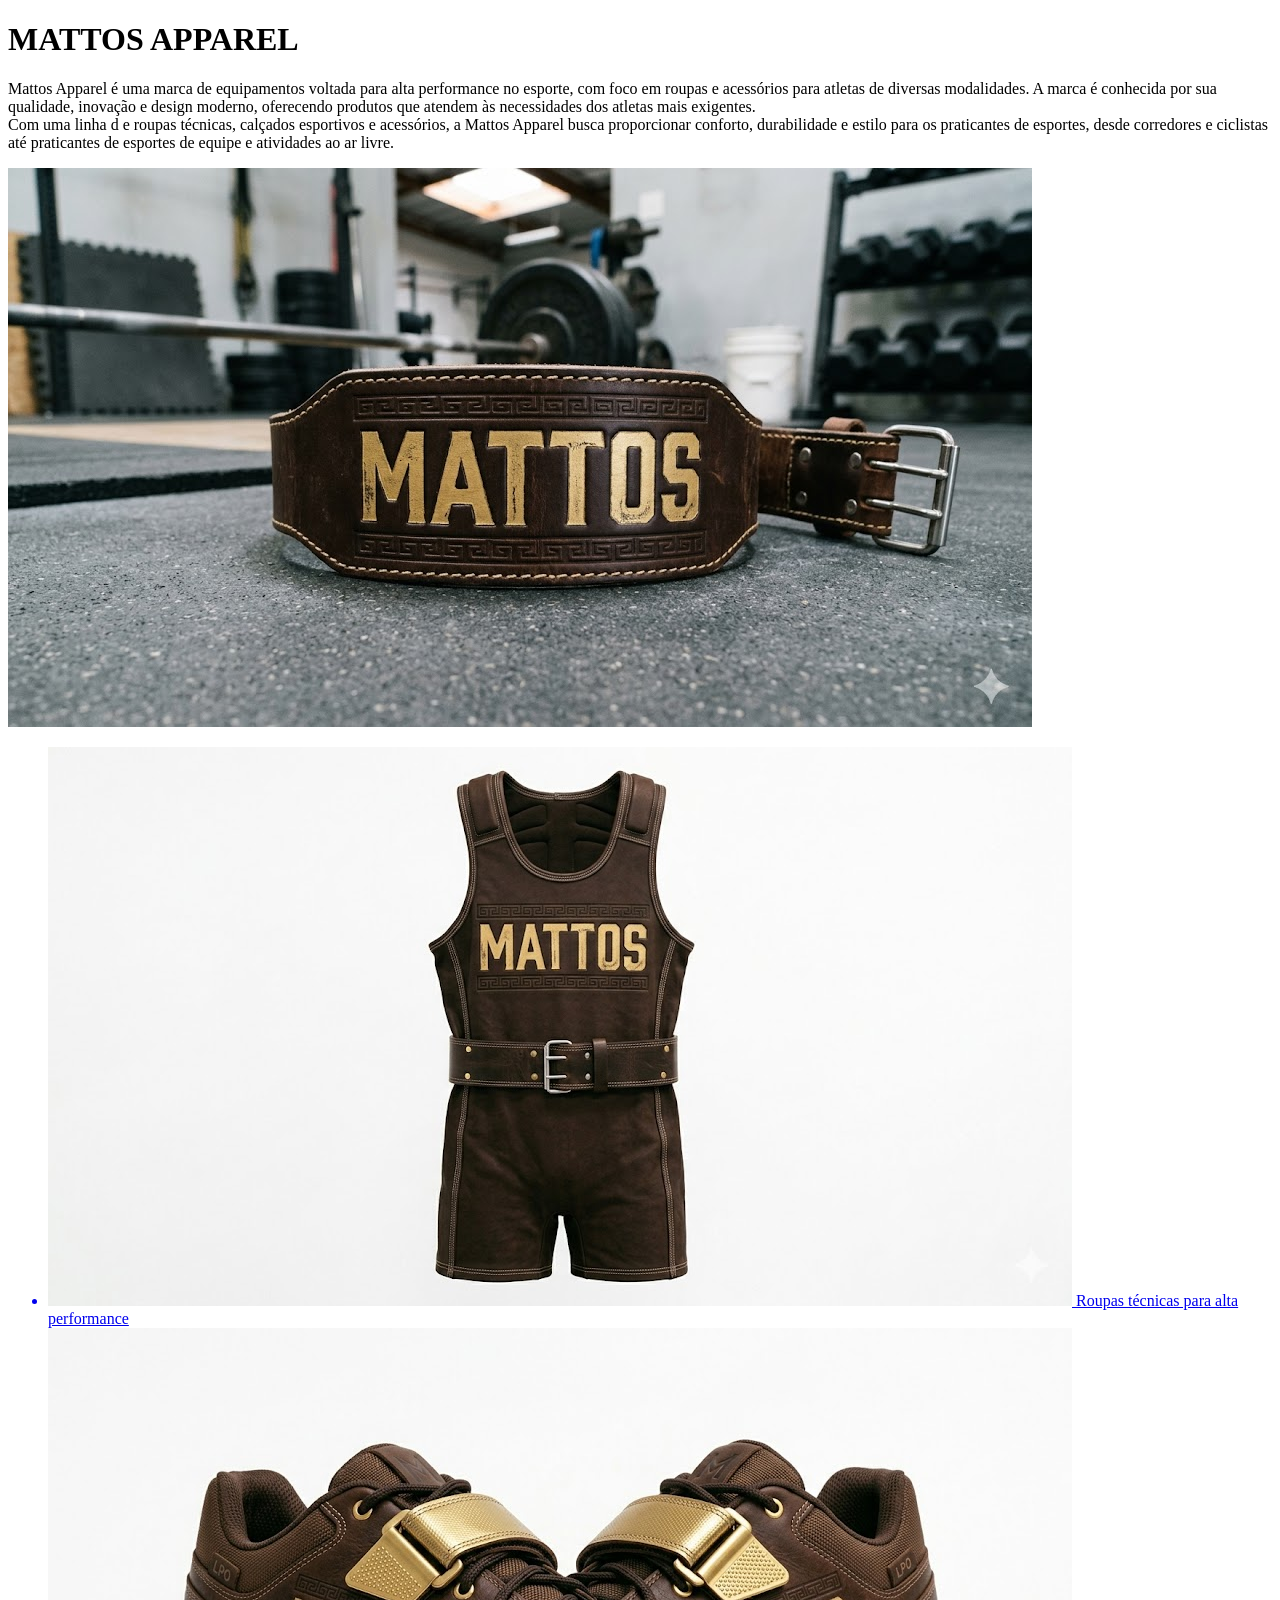
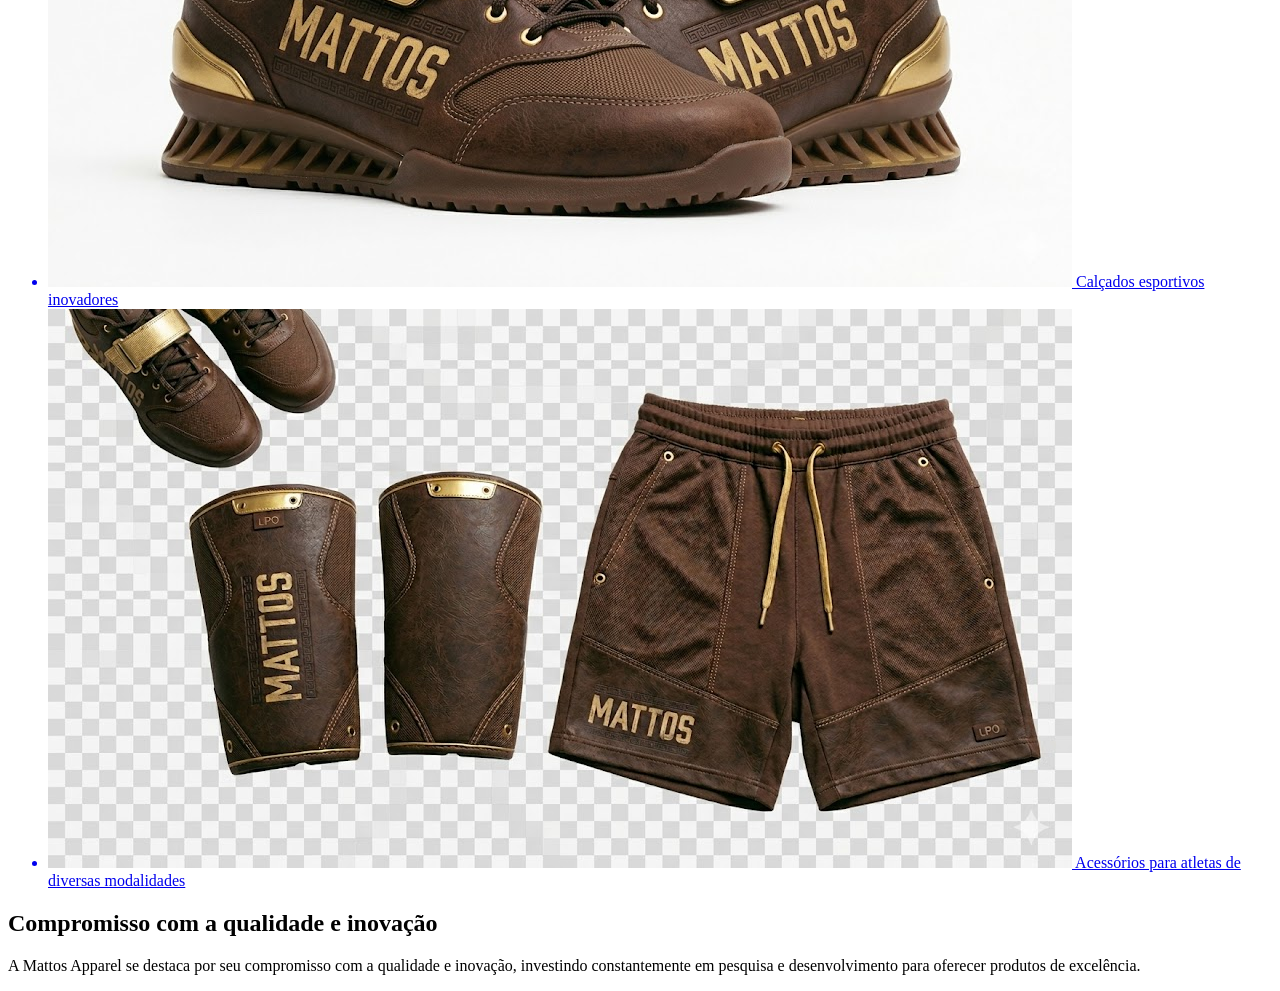
==== index.html @ 74ed7f45 "Add files via upload" ====
<!DOCTYPE html>
<html lang="en">
<head>
    <meta charset="UTF-8">
    <meta name="viewport" content="width=device-width, initial-scale=1.0">
    <title>Document</title>
</head>
<body>
    <h1>MATTOS APPAREL</h1>
    <p>Mattos Apparel é uma marca de equipamentos voltada para alta performance no esporte, com foco em roupas e acessórios para atletas de diversas modalidades. A marca é conhecida por sua qualidade, inovação e design moderno, oferecendo produtos que atendem às necessidades dos atletas mais exigentes.
        <br> Com uma linha d    e roupas técnicas, calçados esportivos e acessórios, a Mattos Apparel busca proporcionar conforto, durabilidade e estilo para os praticantes de esportes, desde corredores e ciclistas até praticantes de esportes de equipe e atividades ao ar livre.</p>

    <img src="cinturão.jpg" alt="Mattos Apparel">
    <ul>
      <a href="singlet.html"><li><img src="singlet.jpg" alt="Mattos Apparel"> Roupas técnicas para alta performance</li></a>
        <a href="calçados.html"><li><img src="sapatilha.jpg" alt="Mattos Apparel"> Calçados esportivos inovadores</li></a>
        <a href="products.jpg"><li><img src="products.jpg" alt="Mattos Apparel"> Acessórios para atletas de diversas modalidades</li></a>
    </ul>
    <h2>Compromisso com a qualidade e inovação</h2>
    <p>A Mattos Apparel se destaca por seu compromisso com a qualidade e inovação, investindo constantemente em pesquisa e desenvolvimento para oferecer produtos de excelência.</p>
</body>
</html>
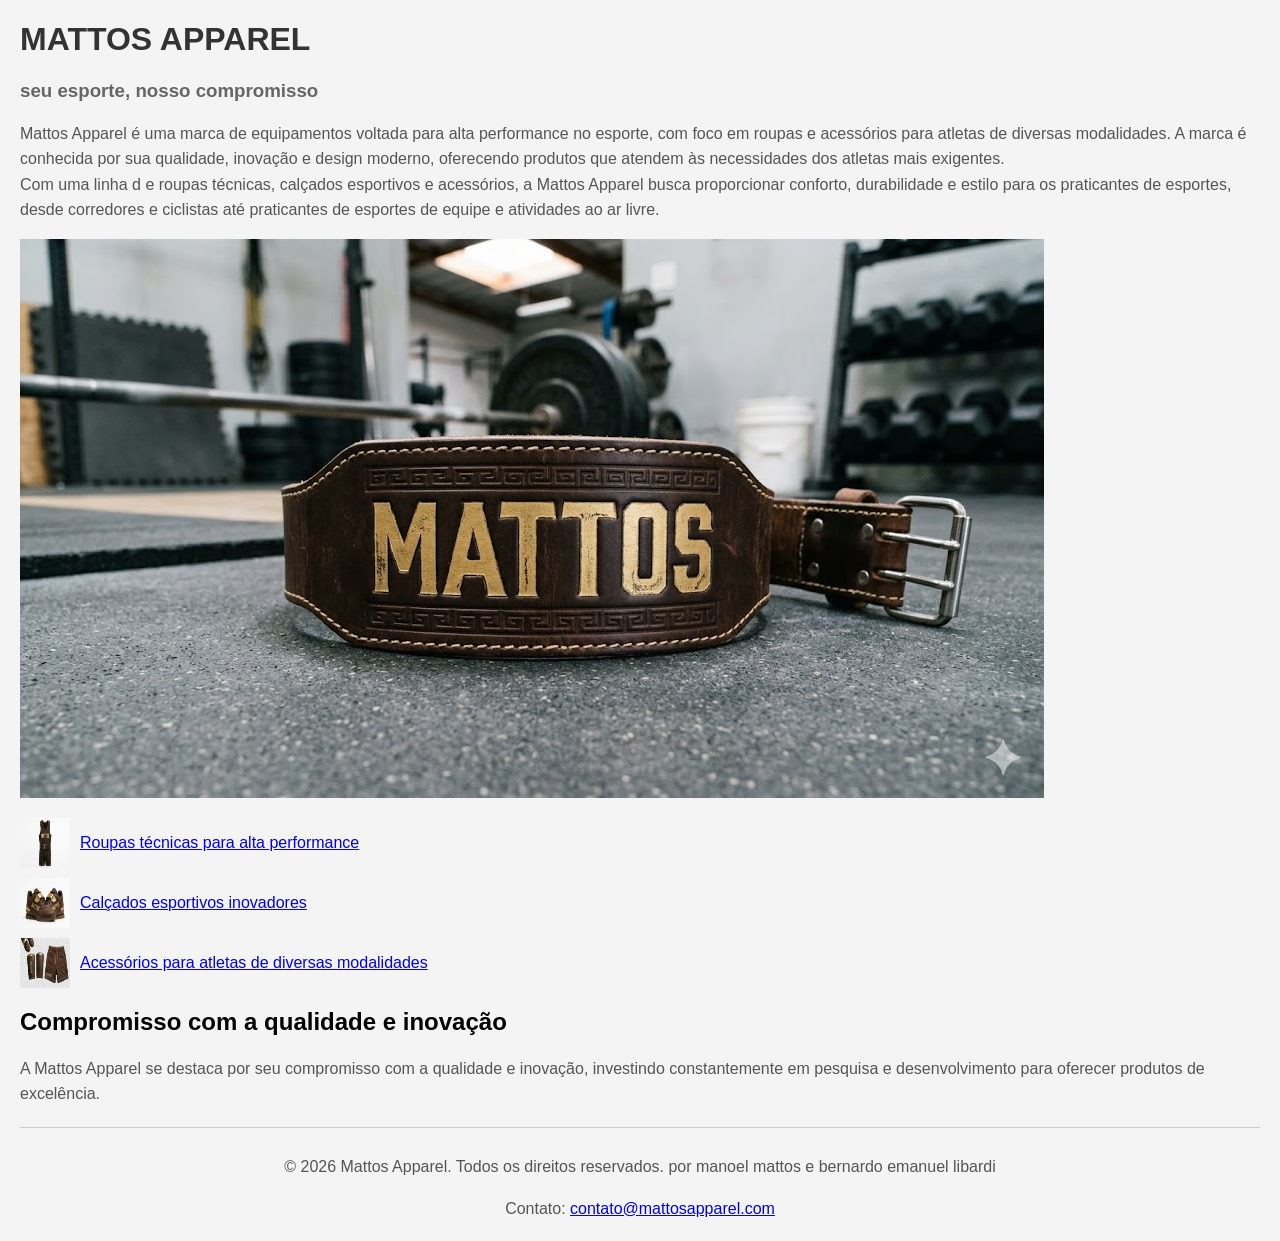
==== commit 0930a7e3: "Add files via upload" ====
--- a/index.html
+++ b/index.html
@@ -1,12 +1,51 @@
 <!DOCTYPE html>
 <html lang="en">
 <head>
+    
     <meta charset="UTF-8">
     <meta name="viewport" content="width=device-width, initial-scale=1.0">
     <title>Document</title>
-</head>
-<body>
+    <link rel="stylesheet" href="style.css">
+    <style>
+        body {
+            font-family: Arial, sans-serif;
+            margin: 20px;
+            background-color: #f4f4f4;
+        }
+        h1 {
+            color: #333;
+        }
+        h3 {
+            color: #666;
+        }
+        p {
+            color: #555;
+            line-height: 1.6;
+        }
+        ul {
+            list-style-type: none;
+            padding: 0;
+        }
+        li {
+            margin-bottom: 10px;
+            display: flex;
+            align-items: center;
+        }
+        li img {
+            width: 50px;
+            height: 50px;
+            margin-right: 10px;
+        }
+        footer {
+            margin-top: 20px;
+            padding-top: 10px;
+            border-top: 1px solid #ccc;
+            text-align: center;
+            color: #777;
+        }
+    </style>
     <h1>MATTOS APPAREL</h1>
+    <h3>seu esporte, nosso compromisso</h3>
     <p>Mattos Apparel é uma marca de equipamentos voltada para alta performance no esporte, com foco em roupas e acessórios para atletas de diversas modalidades. A marca é conhecida por sua qualidade, inovação e design moderno, oferecendo produtos que atendem às necessidades dos atletas mais exigentes.
         <br> Com uma linha d    e roupas técnicas, calçados esportivos e acessórios, a Mattos Apparel busca proporcionar conforto, durabilidade e estilo para os praticantes de esportes, desde corredores e ciclistas até praticantes de esportes de equipe e atividades ao ar livre.</p>
 
@@ -18,5 +57,9 @@
     </ul>
     <h2>Compromisso com a qualidade e inovação</h2>
     <p>A Mattos Apparel se destaca por seu compromisso com a qualidade e inovação, investindo constantemente em pesquisa e desenvolvimento para oferecer produtos de excelência.</p>
+<footer>
+    <p>© 2026 Mattos Apparel. Todos os direitos reservados. por manoel mattos e bernardo emanuel libardi</p>
+<p>Contato: <a href="mailto:manoel.mattos010@gmail.com">contato@mattosapparel.com</a></p>
+</footer>
 </body>
 </html>
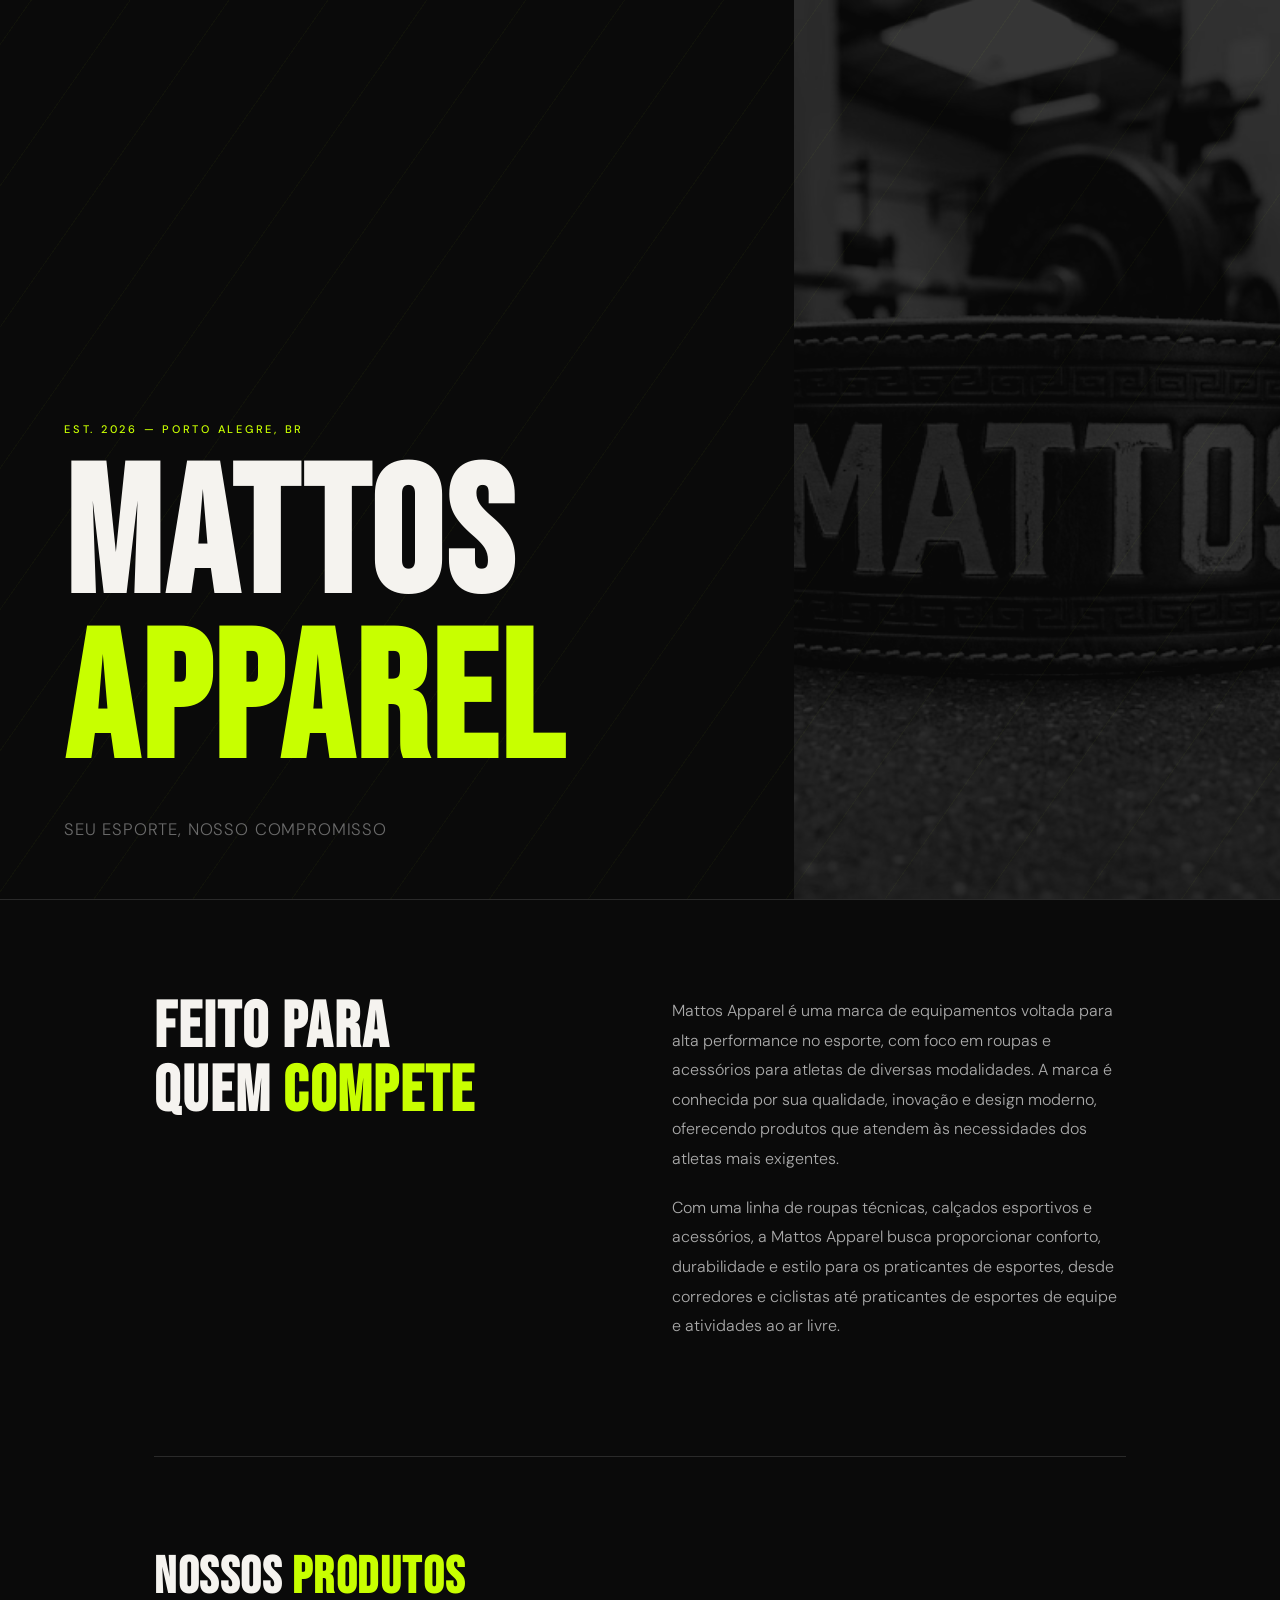
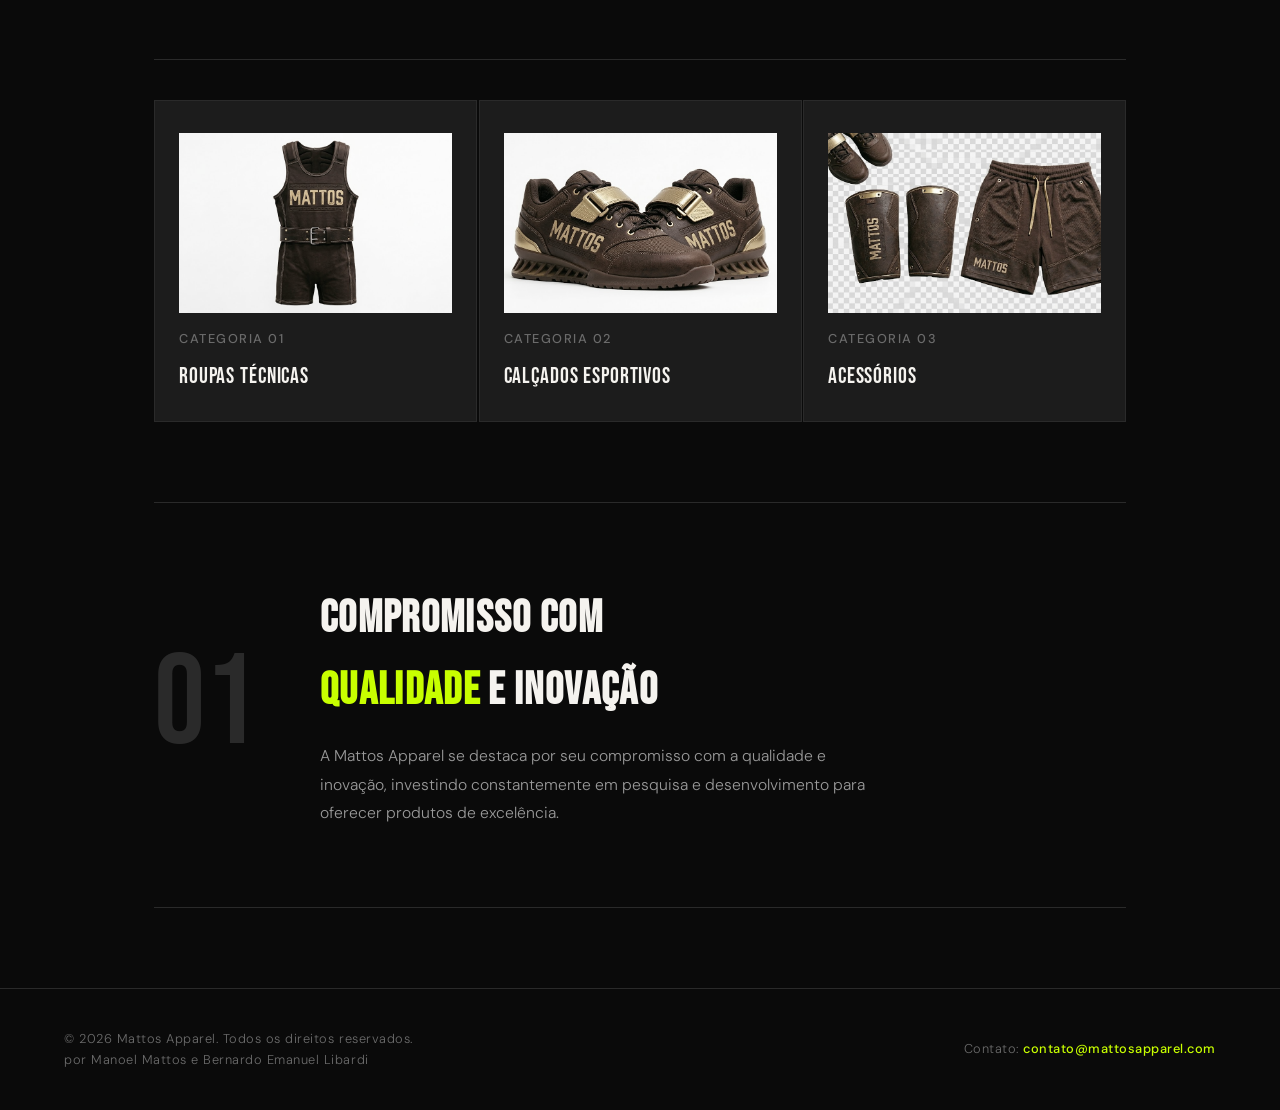
==== commit 8cce997d: "final" ====
--- a/index.html
+++ b/index.html
@@ -1,65 +1,389 @@
+
 <!DOCTYPE html>
-<html lang="en">
+<html lang="pt-br">
 <head>
-    
-    <meta charset="UTF-8">
-    <meta name="viewport" content="width=device-width, initial-scale=1.0">
-    <title>Document</title>
-    <link rel="stylesheet" href="style.css">
-    <style>
-        body {
-            font-family: Arial, sans-serif;
-            margin: 20px;
-            background-color: #f4f4f4;
-        }
-        h1 {
-            color: #333;
-        }
-        h3 {
-            color: #666;
-        }
-        p {
-            color: #555;
-            line-height: 1.6;
-        }
-        ul {
-            list-style-type: none;
-            padding: 0;
-        }
-        li {
-            margin-bottom: 10px;
-            display: flex;
-            align-items: center;
-        }
-        li img {
-            width: 50px;
-            height: 50px;
-            margin-right: 10px;
-        }
-        footer {
-            margin-top: 20px;
-            padding-top: 10px;
-            border-top: 1px solid #ccc;
-            text-align: center;
-            color: #777;
-        }
-    </style>
-    <h1>MATTOS APPAREL</h1>
-    <h3>seu esporte, nosso compromisso</h3>
-    <p>Mattos Apparel é uma marca de equipamentos voltada para alta performance no esporte, com foco em roupas e acessórios para atletas de diversas modalidades. A marca é conhecida por sua qualidade, inovação e design moderno, oferecendo produtos que atendem às necessidades dos atletas mais exigentes.
-        <br> Com uma linha d    e roupas técnicas, calçados esportivos e acessórios, a Mattos Apparel busca proporcionar conforto, durabilidade e estilo para os praticantes de esportes, desde corredores e ciclistas até praticantes de esportes de equipe e atividades ao ar livre.</p>
-
-    <img src="cinturão.jpg" alt="Mattos Apparel">
+  <meta charset="UTF-8">
+  <meta name="viewport" content="width=device-width, initial-scale=1.0">
+  <title>Mattos Apparel</title>
+  <link rel="preconnect" href="https://fonts.googleapis.com">
+  <link rel="preconnect" href="https://fonts.gstatic.com" crossorigin>
+  <link href="https://fonts.googleapis.com/css2?family=Bebas+Neue&family=DM+Sans:ital,wght@0,300;0,400;0,500;1,300&display=swap" rel="stylesheet">
+  <style>
+    /* ── reset & tokens ── */
+    *, *::before, *::after { box-sizing: border-box; margin: 0; padding: 0; }
+ 
+    :root {
+      --black:   #0a0a0a;
+      --white:   #f5f3ef;
+      --accent:  #c8ff00;
+      --mid:     #1c1c1c;
+      --muted:   #6b6b6b;
+      --border:  #2a2a2a;
+      --font-display: 'Bebas Neue', sans-serif;
+      --font-body:    'DM Sans', sans-serif;
+    }
+ 
+    /* ── base ── */
+    html { scroll-behavior: smooth; }
+ 
+    body {
+      font-family: var(--font-body);
+      background-color: var(--black);
+      color: var(--white);
+      font-size: 16px;
+      line-height: 1.6;
+      font-weight: 300;
+    }
+ 
+    /* ── hero header ── */
+    header {
+      position: relative;
+      min-height: 100vh;
+      display: flex;
+      flex-direction: column;
+      justify-content: flex-end;
+      padding: 4rem 5vw 3.5rem;
+      overflow: hidden;
+      border-bottom: 1px solid var(--border);
+    }
+ 
+    /* animated diagonal stripe background */
+    header::before {
+      content: '';
+      position: absolute;
+      inset: 0;
+      background:
+        repeating-linear-gradient(
+          -55deg,
+          transparent,
+          transparent 80px,
+          rgba(200,255,0,0.03) 80px,
+          rgba(200,255,0,0.03) 81px
+        );
+      animation: drift 18s linear infinite;
+    }
+ 
+    @keyframes drift {
+      from { background-position: 0 0; }
+      to   { background-position: 200px 200px; }
+    }
+ 
+    .hero-eyebrow {
+      font-family: var(--font-body);
+      font-size: 11px;
+      font-weight: 500;
+      letter-spacing: .25em;
+      text-transform: uppercase;
+      color: var(--accent);
+      margin-bottom: 1.2rem;
+      opacity: 0;
+      animation: fadeUp .6s .1s forwards;
+    }
+ 
+    h1 {
+      font-family: var(--font-display);
+      font-size: clamp(5rem, 14vw, 13rem);
+      line-height: .92;
+      letter-spacing: .02em;
+      color: var(--white);
+      opacity: 0;
+      animation: fadeUp .7s .25s forwards;
+    }
+ 
+    h1 span {
+      color: var(--accent);
+      display: block;
+    }
+ 
+    .hero-tagline {
+      font-size: clamp(.85rem, 1.3vw, 1.05rem);
+      color: var(--muted);
+      margin-top: 1.8rem;
+      letter-spacing: .05em;
+      text-transform: uppercase;
+      opacity: 0;
+      animation: fadeUp .7s .45s forwards;
+    }
+ 
+    /* hero image strip */
+    .hero-strip {
+      position: absolute;
+      top: 0; right: 0;
+      width: clamp(220px, 38%, 520px);
+      height: 100%;
+      object-fit: cover;
+      object-position: center;
+      opacity: .18;
+      filter: grayscale(1) contrast(1.2);
+    }
+ 
+    /* ── main container ── */
+    main {
+      max-width: 1100px;
+      margin: 0 auto;
+      padding: 0 5vw;
+    }
+ 
+    /* ── about section ── */
+    .about {
+      display: grid;
+      grid-template-columns: 1fr 1fr;
+      gap: 4rem;
+      padding: 6rem 0;
+      border-bottom: 1px solid var(--border);
+    }
+ 
+    .about-left h2 {
+      font-family: var(--font-display);
+      font-size: clamp(2.5rem, 5vw, 4.5rem);
+      line-height: 1;
+      letter-spacing: .03em;
+      margin-bottom: 1.5rem;
+    }
+ 
+    .about-left h2 em {
+      font-style: normal;
+      color: var(--accent);
+    }
+ 
+    .about-right p {
+      color: #aaa;
+      font-size: 1rem;
+      line-height: 1.85;
+      margin-bottom: 1.2rem;
+    }
+ 
+    /* ── products section ── */
+    .products-title {
+      font-family: var(--font-display);
+      font-size: clamp(2rem, 4vw, 3.5rem);
+      letter-spacing: .03em;
+      padding: 5rem 0 2.5rem;
+      border-bottom: 1px solid var(--border);
+      margin-bottom: 2.5rem;
+    }
+ 
+    .products-title span { color: var(--accent); }
+ 
+    ul {
+      list-style: none;
+      display: grid;
+      grid-template-columns: repeat(3, 1fr);
+      gap: 1.5px;
+      margin-bottom: 5rem;
+    }
+ 
+    li a {
+      display: flex;
+      flex-direction: column;
+      gap: 1rem;
+      padding: 2rem 1.5rem;
+      background: var(--mid);
+      text-decoration: none;
+      color: var(--white);
+      border: 1px solid var(--border);
+      transition: background .25s, border-color .25s, transform .25s;
+      position: relative;
+      overflow: hidden;
+    }
+ 
+    li a::after {
+      content: '→';
+      position: absolute;
+      bottom: 1.5rem;
+      right: 1.5rem;
+      font-size: 1.2rem;
+      color: var(--accent);
+      opacity: 0;
+      transform: translateX(-6px);
+      transition: opacity .25s, transform .25s;
+    }
+ 
+    li a:hover {
+      background: #1f1f1f;
+      border-color: var(--accent);
+      transform: translateY(-3px);
+    }
+ 
+    li a:hover::after {
+      opacity: 1;
+      transform: translateX(0);
+    }
+ 
+    li img {
+      width: 100%;
+      height: 180px;
+      object-fit: cover;
+      display: block;
+      filter: grayscale(.4);
+      transition: filter .3s;
+    }
+ 
+    li a:hover img { filter: grayscale(0); }
+ 
+    .product-label {
+      font-size: .8rem;
+      font-weight: 500;
+      letter-spacing: .12em;
+      text-transform: uppercase;
+      color: var(--muted);
+    }
+ 
+    .product-name {
+      font-family: var(--font-display);
+      font-size: 1.35rem;
+      letter-spacing: .04em;
+      line-height: 1.1;
+    }
+ 
+    /* ── commitment section ── */
+    .commitment {
+      border-top: 1px solid var(--border);
+      border-bottom: 1px solid var(--border);
+      padding: 5rem 0;
+      display: grid;
+      grid-template-columns: auto 1fr;
+      gap: 4rem;
+      align-items: center;
+      margin-bottom: 5rem;
+    }
+ 
+    .commitment-number {
+      font-family: var(--font-display);
+      font-size: clamp(6rem, 10vw, 9rem);
+      color: var(--border);
+      line-height: 1;
+      user-select: none;
+    }
+ 
+    .commitment h3 {
+      font-family: var(--font-display);
+      font-size: clamp(1.8rem, 3.5vw, 3rem);
+      letter-spacing: .03em;
+      margin-bottom: 1rem;
+    }
+ 
+    .commitment h3 em {
+      font-style: normal;
+      color: var(--accent);
+    }
+ 
+    .commitment p {
+      color: #999;
+      max-width: 52ch;
+      font-size: .98rem;
+      line-height: 1.8;
+    }
+ 
+    /* ── footer ── */
+    footer {
+      border-top: 1px solid var(--border);
+      padding: 2.5rem 5vw;
+      display: flex;
+      justify-content: space-between;
+      align-items: center;
+      flex-wrap: wrap;
+      gap: 1rem;
+    }
+ 
+    footer p {
+      font-size: .8rem;
+      color: var(--muted);
+      letter-spacing: .04em;
+    }
+ 
+    footer a {
+      color: var(--accent);
+      text-decoration: none;
+      font-weight: 500;
+      letter-spacing: .04em;
+      transition: opacity .2s;
+    }
+ 
+    footer a:hover { opacity: .7; }
+ 
+    /* ── animations ── */
+    @keyframes fadeUp {
+      from { opacity: 0; transform: translateY(24px); }
+      to   { opacity: 1; transform: translateY(0); }
+    }
+ 
+    /* ── responsive ── */
+    @media (max-width: 720px) {
+      .about { grid-template-columns: 1fr; gap: 2rem; }
+      ul { grid-template-columns: 1fr; }
+      .commitment { grid-template-columns: 1fr; gap: 1rem; }
+      .commitment-number { font-size: 5rem; }
+      footer { flex-direction: column; text-align: center; }
+    }
+  </style>
+</head>
+<body>
+ 
+  <!-- ── HERO ── -->
+  <header>
+    <img class="hero-strip" src="cinturão.jpg" alt="">
+    <p class="hero-eyebrow">Est. 2026 — Porto Alegre, BR</p>
+    <h1>MATTOS<span>APPAREL</span></h1>
+    <p class="hero-tagline">Seu esporte, nosso compromisso</p>
+  </header>
+ 
+  <main>
+ 
+    <!-- ── ABOUT ── -->
+    <section class="about">
+      <div class="about-left">
+        <h2>FEITO PARA<br>QUEM <em>COMPETE</em></h2>
+      </div>
+      <div class="about-right">
+        <p>Mattos Apparel é uma marca de equipamentos voltada para alta performance no esporte, com foco em roupas e acessórios para atletas de diversas modalidades. A marca é conhecida por sua qualidade, inovação e design moderno, oferecendo produtos que atendem às necessidades dos atletas mais exigentes.</p>
+        <p>Com uma linha de roupas técnicas, calçados esportivos e acessórios, a Mattos Apparel busca proporcionar conforto, durabilidade e estilo para os praticantes de esportes, desde corredores e ciclistas até praticantes de esportes de equipe e atividades ao ar livre.</p>
+      </div>
+    </section>
+ 
+    <!-- ── PRODUCTS ── -->
+    <h2 class="products-title">NOSSOS <span>PRODUTOS</span></h2>
+ 
     <ul>
-      <a href="singlet.html"><li><img src="singlet.jpg" alt="Mattos Apparel"> Roupas técnicas para alta performance</li></a>
-        <a href="calçados.html"><li><img src="sapatilha.jpg" alt="Mattos Apparel"> Calçados esportivos inovadores</li></a>
-        <a href="products.jpg"><li><img src="products.jpg" alt="Mattos Apparel"> Acessórios para atletas de diversas modalidades</li></a>
+      <li>
+        <a href="singlet.html">
+          <img src="singlet.jpg" alt="Roupas técnicas Mattos Apparel">
+          <span class="product-label">Categoria 01</span>
+          <span class="product-name">ROUPAS TÉCNICAS</span>
+        </a>
+      </li>
+      <li>
+        <a href="calçados.html">
+          <img src="sapatilha.jpg" alt="Calçados esportivos Mattos Apparel">
+          <span class="product-label">Categoria 02</span>
+          <span class="product-name">CALÇADOS ESPORTIVOS</span>
+        </a>
+      </li>
+      <li>
+        <a href="products.html">
+          <img src="products.jpg" alt="Acessórios Mattos Apparel">
+          <span class="product-label">Categoria 03</span>
+          <span class="product-name">ACESSÓRIOS</span>
+        </a>
+      </li>
     </ul>
-    <h2>Compromisso com a qualidade e inovação</h2>
-    <p>A Mattos Apparel se destaca por seu compromisso com a qualidade e inovação, investindo constantemente em pesquisa e desenvolvimento para oferecer produtos de excelência.</p>
-<footer>
-    <p>© 2026 Mattos Apparel. Todos os direitos reservados. por manoel mattos e bernardo emanuel libardi</p>
-<p>Contato: <a href="mailto:manoel.mattos010@gmail.com">contato@mattosapparel.com</a></p>
-</footer>
+ 
+    <!-- ── COMMITMENT ── -->
+    <section class="commitment">
+      <div class="commitment-number">01</div>
+      <div>
+        <h3>COMPROMISSO COM<br><em>QUALIDADE</em> E INOVAÇÃO</h3>
+        <p>A Mattos Apparel se destaca por seu compromisso com a qualidade e inovação, investindo constantemente em pesquisa e desenvolvimento para oferecer produtos de excelência.</p>
+      </div>
+    </section>
+ 
+  </main>
+ 
+  <!-- ── FOOTER ── -->
+  <footer>
+    <p>© 2026 Mattos Apparel. Todos os direitos reservados.<br>por Manoel Mattos e Bernardo Emanuel Libardi</p>
+    <p>Contato: <a href="mailto:manoel.mattos010@gmail.com">contato@mattosapparel.com</a></p>
+  </footer>
+ 
 </body>
-</html>+</html>
